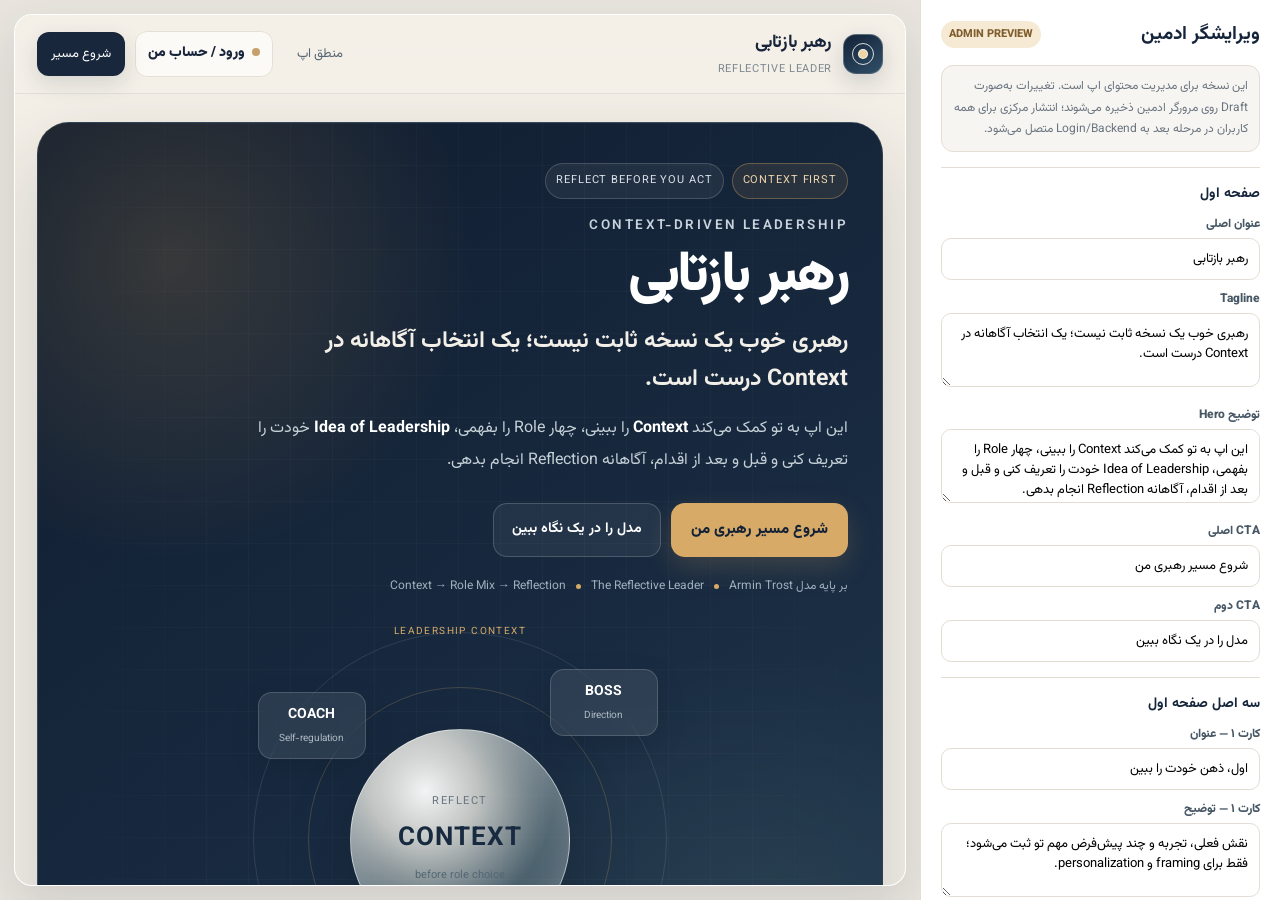
==== admin/index.html @ e2a1ebb5 "Add standalone admin-editable content editor" ====
<!doctype html>
<html lang="fa" dir="rtl">
<head>
<meta charset="utf-8">
<meta name="viewport" content="width=device-width,initial-scale=1">
<title>Reflective Leader — Admin Editor</title>
<link rel="preconnect" href="https://fonts.googleapis.com">
<link rel="preconnect" href="https://fonts.gstatic.com" crossorigin>
<link href="https://fonts.googleapis.com/css2?family=Vazirmatn:wght@400;500;600;700;800&display=swap" rel="stylesheet">
<style>
:root{--navy:#14243a;--ink:#263440;--muted:#6c7882;--paper:#f4efe7;--line:#e4ddd3;--gold:#d5aa69;--white:#fff}
*{box-sizing:border-box}body{margin:0;font-family:"Vazirmatn",Tahoma,sans-serif;background:#e9e5de;color:var(--ink)}
.shell{display:grid;grid-template-columns:360px 1fr;min-height:100vh}
.panel{background:#fff;border-left:1px solid var(--line);padding:20px;position:sticky;top:0;height:100vh;overflow:auto}
.brand{display:flex;align-items:center;justify-content:space-between;gap:10px;margin-bottom:16px}
.brand h1{font-size:19px;color:var(--navy);margin:0}.badge{font-size:11px;border-radius:999px;padding:5px 8px;background:#f7ead5;color:#805f2f;font-weight:800}
.note{font-size:12px;line-height:1.8;color:#6a7580;background:#f7f5f1;border:1px solid var(--line);padding:10px 11px;border-radius:12px;margin-bottom:14px}
.group{border-top:1px solid var(--line);padding-top:15px;margin-top:15px}.group:first-of-type{border-top:0;margin-top:0}
.group h2{font-size:14px;color:var(--navy);margin:0 0 10px}
.field{margin:10px 0}.field label{display:block;font-size:12px;font-weight:800;color:#475765;margin-bottom:5px}
.field input,.field textarea{width:100%;border:1px solid var(--line);border-radius:10px;padding:10px 11px;font:inherit;font-size:13px;outline:none;background:#fff}
.field textarea{min-height:74px;resize:vertical}.field input:focus,.field textarea:focus{border-color:#c9a36b;box-shadow:0 0 0 3px rgba(201,163,107,.10)}
.actions{display:grid;grid-template-columns:1fr 1fr;gap:8px;margin-top:14px}
button{font:inherit;cursor:pointer}.btn{border-radius:11px;min-height:42px;padding:9px 10px;font-size:12px;font-weight:800}
.primary{background:var(--navy);color:#fff;border:1px solid var(--navy)}.secondary{background:#fff;color:var(--navy);border:1px solid var(--line)}.danger{background:#fff5f2;color:#8f4437;border:1px solid #efd5ce}
.status{display:none;margin-top:10px;padding:9px 10px;border-radius:10px;background:#edf5f2;color:#527066;font-size:12px}.status.show{display:block}
.preview{padding:14px;height:100vh}.frame-wrap{height:100%;background:#fff;border-radius:18px;overflow:hidden;box-shadow:0 18px 50px rgba(23,36,58,.13);border:1px solid rgba(255,255,255,.8)}
iframe{width:100%;height:100%;border:0;background:#fff}
.topbar{display:none}
@media(max-width:900px){
 .shell{display:block}.panel{position:relative;height:auto;border-left:0;border-bottom:1px solid var(--line)}
 .preview{height:76vh;padding:10px}.actions{grid-template-columns:1fr}
}
</style>
</head>
<body>
<div class="shell">
  <aside class="panel">
    <div class="brand">
      <h1>ویرایشگر ادمین</h1>
      <span class="badge">ADMIN PREVIEW</span>
    </div>
    <div class="note">
      این نسخه برای مدیریت محتوای اپ است. تغییرات به‌صورت Draft روی مرورگر ادمین ذخیره می‌شوند؛ انتشار مرکزی برای همه کاربران در مرحله بعد به Login/Backend متصل می‌شود.
    </div>

    <div class="group">
      <h2>صفحه اول</h2>
      <div class="field"><label>عنوان اصلی</label><input id="heroTitle" value="رهبر بازتابی"></div>
      <div class="field"><label>Tagline</label><textarea id="heroTag">رهبری خوب یک نسخه ثابت نیست؛ یک انتخاب آگاهانه در Context درست است.</textarea></div>
      <div class="field"><label>توضیح Hero</label><textarea id="heroDesc">این اپ به تو کمک می‌کند Context را ببینی، چهار Role را بفهمی، Idea of Leadership خودت را تعریف کنی و قبل و بعد از اقدام، آگاهانه Reflection انجام بدهی.</textarea></div>
      <div class="field"><label>CTA اصلی</label><input id="mainCta" value="شروع مسیر رهبری من"></div>
      <div class="field"><label>CTA دوم</label><input id="secondCta" value="مدل را در یک نگاه ببین"></div>
    </div>

    <div class="group">
      <h2>سه اصل صفحه اول</h2>
      <div class="field"><label>کارت ۱ — عنوان</label><input id="card1Title" value="اول، ذهن خودت را ببین"></div>
      <div class="field"><label>کارت ۱ — توضیح</label><textarea id="card1Desc">نقش فعلی، تجربه و چند پیش‌فرض مهم تو ثبت می‌شود؛ فقط برای framing و personalization.</textarea></div>
      <div class="field"><label>کارت ۲ — عنوان</label><input id="card2Title" value="بعد، Context را بخوان"></div>
      <div class="field"><label>کارت ۲ — توضیح</label><textarea id="card2Desc">Tasks، Employees، Team و Organization را جداگانه می‌بینی و Today را با Future مقایسه می‌کنی.</textarea></div>
      <div class="field"><label>کارت ۳ — عنوان</label><input id="card3Title" value="Role Mix را آگاهانه بساز"></div>
      <div class="field"><label>کارت ۳ — توضیح</label><textarea id="card3Desc">Role را الگوریتم انتخاب نمی‌کند؛ تو با توجه به Context، شخصیت، competence و رابطه آن را تعریف و بازنگری می‌کنی.</textarea></div>
    </div>

    <div class="group">
      <h2>تعرفه‌های کوچینگ</h2>
      <div class="field"><label>جلسه تشخیصی ۳۰ دقیقه‌ای</label><input id="price30" placeholder="مثلاً: ۲,۵۰۰,۰۰۰ تومان"></div>
      <div class="field"><label>جلسه کوچینگ ۶۰ دقیقه‌ای</label><input id="price60" placeholder="مثلاً: ۴,۵۰۰,۰۰۰ تومان"></div>
      <div class="field"><label>بسته ۴ جلسه‌ای</label><input id="price4" placeholder="مثلاً: ۱۶,۰۰۰,۰۰۰ تومان"></div>
    </div>

    <div class="actions">
      <button class="btn primary" onclick="applyEdits()">اعمال در Preview</button>
      <button class="btn secondary" onclick="saveDraft()">ذخیره Draft</button>
      <button class="btn secondary" onclick="downloadJSON()">خروجی JSON</button>
      <button class="btn secondary" onclick="downloadHTML()">خروجی HTML</button>
      <button class="btn danger" onclick="resetDraft()">بازنشانی</button>
      <button class="btn secondary" onclick="window.open('../','_blank')">نسخه عمومی</button>
    </div>
    <div class="status" id="status">Draft ذخیره شد.</div>
  </aside>

  <main class="preview">
    <div class="frame-wrap"><iframe id="preview" src="../?admin-preview=1"></iframe></div>
  </main>
</div>

<script>
const $=id=>document.getElementById(id);
const fields=["heroTitle","heroTag","heroDesc","mainCta","secondCta","card1Title","card1Desc","card2Title","card2Desc","card3Title","card3Desc","price30","price60","price4"];

function dataFromForm(){
  const x={};fields.forEach(k=>x[k]=$(k).value.trim());return x;
}
function fillForm(x){
  if(!x)return;fields.forEach(k=>{if(x[k]!==undefined)$(k).value=x[k]});
}
function getDoc(){return $("preview").contentDocument}

function setText(el,txt){
  if(!el||!txt)return;
  el.textContent=txt;
}

function applyEdits(){
  const d=dataFromForm(),doc=getDoc(); if(!doc)return;
  const h1=doc.querySelector(".hero-copy-premium h1");
  if(h1){
    const em=h1.querySelector("em");
    h1.childNodes.forEach(n=>{if(n.nodeType===3)n.remove()});
    h1.appendChild(doc.createTextNode(d.heroTitle||"رهبر بازتابی"));
    if(em)h1.insertBefore(em,h1.firstChild);
  }
  setText(doc.querySelector(".hero-copy-premium .hero-tag"),d.heroTag);
  setText(doc.querySelector(".hero-copy-premium .hero-desc"),d.heroDesc);
  setText(doc.querySelector(".premium-actions .main-cta"),d.mainCta);
  setText(doc.querySelector(".premium-actions .secondary-cta"),d.secondCta);

  const cards=doc.querySelectorAll(".principle-card");
  const vals=[
    [d.card1Title,d.card1Desc],
    [d.card2Title,d.card2Desc],
    [d.card3Title,d.card3Desc]
  ];
  cards.forEach((c,i)=>{
    if(!vals[i])return;
    setText(c.querySelector("h3"),vals[i][0]);
    setText(c.querySelector("p"),vals[i][1]);
  });

  const prices=doc.querySelectorAll(".price-card strong");
  [d.price30,d.price60,d.price4].forEach((v,i)=>{
    if(prices[i]&&v)prices[i].textContent="تعرفه: "+v;
  });
  showStatus("تغییرات در Preview اعمال شد.");
}

function saveDraft(){
  const d=dataFromForm();
  localStorage.setItem("reflectiveLeaderAdminDraft",JSON.stringify(d));
  applyEdits();showStatus("Draft روی این مرورگر ذخیره شد.");
}
function resetDraft(){
  localStorage.removeItem("reflectiveLeaderAdminDraft");
  location.reload();
}
function showStatus(t){
  const s=$("status");s.textContent=t;s.classList.add("show");setTimeout(()=>s.classList.remove("show"),2200);
}
function downloadJSON(){
  const blob=new Blob([JSON.stringify(dataFromForm(),null,2)],{type:"application/json;charset=utf-8"});
  saveFile(blob,"reflective-leader-admin-content.json");
}
function downloadHTML(){
  applyEdits();
  const doc=getDoc();
  const html="<!doctype html>\n"+doc.documentElement.outerHTML;
  const blob=new Blob([html],{type:"text/html;charset=utf-8"});
  saveFile(blob,"reflective-leader-edited.html");
}
function saveFile(blob,name){
  const a=document.createElement("a");a.href=URL.createObjectURL(blob);a.download=name;
  document.body.appendChild(a);a.click();a.remove();URL.revokeObjectURL(a.href);
}
$("preview").addEventListener("load",()=>{
  const saved=JSON.parse(localStorage.getItem("reflectiveLeaderAdminDraft")||"null");
  if(saved){fillForm(saved);setTimeout(applyEdits,120)}
});
const saved=JSON.parse(localStorage.getItem("reflectiveLeaderAdminDraft")||"null");
if(saved)fillForm(saved);
</script>
</body>
</html>
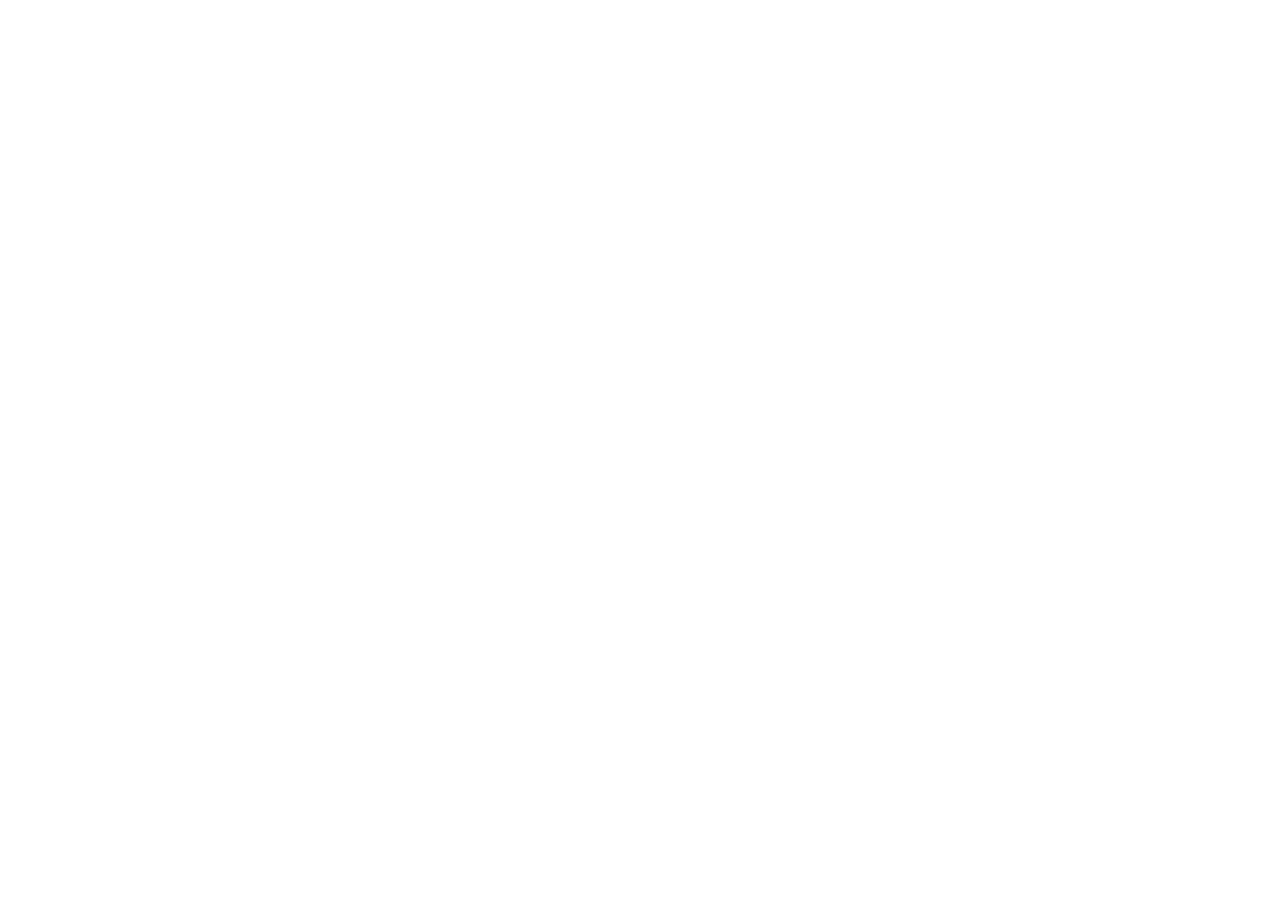
==== commit 7da40045: "Protect application entry points with owner-private access" ====
--- a/admin/index.html
+++ b/admin/index.html
@@ -1,174 +1 @@
-<!doctype html>
-<html lang="fa" dir="rtl">
-<head>
-<meta charset="utf-8">
-<meta name="viewport" content="width=device-width,initial-scale=1">
-<title>Reflective Leader — Admin Editor</title>
-<link rel="preconnect" href="https://fonts.googleapis.com">
-<link rel="preconnect" href="https://fonts.gstatic.com" crossorigin>
-<link href="https://fonts.googleapis.com/css2?family=Vazirmatn:wght@400;500;600;700;800&display=swap" rel="stylesheet">
-<style>
-:root{--navy:#14243a;--ink:#263440;--muted:#6c7882;--paper:#f4efe7;--line:#e4ddd3;--gold:#d5aa69;--white:#fff}
-*{box-sizing:border-box}body{margin:0;font-family:"Vazirmatn",Tahoma,sans-serif;background:#e9e5de;color:var(--ink)}
-.shell{display:grid;grid-template-columns:360px 1fr;min-height:100vh}
-.panel{background:#fff;border-left:1px solid var(--line);padding:20px;position:sticky;top:0;height:100vh;overflow:auto}
-.brand{display:flex;align-items:center;justify-content:space-between;gap:10px;margin-bottom:16px}
-.brand h1{font-size:19px;color:var(--navy);margin:0}.badge{font-size:11px;border-radius:999px;padding:5px 8px;background:#f7ead5;color:#805f2f;font-weight:800}
-.note{font-size:12px;line-height:1.8;color:#6a7580;background:#f7f5f1;border:1px solid var(--line);padding:10px 11px;border-radius:12px;margin-bottom:14px}
-.group{border-top:1px solid var(--line);padding-top:15px;margin-top:15px}.group:first-of-type{border-top:0;margin-top:0}
-.group h2{font-size:14px;color:var(--navy);margin:0 0 10px}
-.field{margin:10px 0}.field label{display:block;font-size:12px;font-weight:800;color:#475765;margin-bottom:5px}
-.field input,.field textarea{width:100%;border:1px solid var(--line);border-radius:10px;padding:10px 11px;font:inherit;font-size:13px;outline:none;background:#fff}
-.field textarea{min-height:74px;resize:vertical}.field input:focus,.field textarea:focus{border-color:#c9a36b;box-shadow:0 0 0 3px rgba(201,163,107,.10)}
-.actions{display:grid;grid-template-columns:1fr 1fr;gap:8px;margin-top:14px}
-button{font:inherit;cursor:pointer}.btn{border-radius:11px;min-height:42px;padding:9px 10px;font-size:12px;font-weight:800}
-.primary{background:var(--navy);color:#fff;border:1px solid var(--navy)}.secondary{background:#fff;color:var(--navy);border:1px solid var(--line)}.danger{background:#fff5f2;color:#8f4437;border:1px solid #efd5ce}
-.status{display:none;margin-top:10px;padding:9px 10px;border-radius:10px;background:#edf5f2;color:#527066;font-size:12px}.status.show{display:block}
-.preview{padding:14px;height:100vh}.frame-wrap{height:100%;background:#fff;border-radius:18px;overflow:hidden;box-shadow:0 18px 50px rgba(23,36,58,.13);border:1px solid rgba(255,255,255,.8)}
-iframe{width:100%;height:100%;border:0;background:#fff}
-.topbar{display:none}
-@media(max-width:900px){
- .shell{display:block}.panel{position:relative;height:auto;border-left:0;border-bottom:1px solid var(--line)}
- .preview{height:76vh;padding:10px}.actions{grid-template-columns:1fr}
-}
-</style>
-</head>
-<body>
-<div class="shell">
-  <aside class="panel">
-    <div class="brand">
-      <h1>ویرایشگر ادمین</h1>
-      <span class="badge">ADMIN PREVIEW</span>
-    </div>
-    <div class="note">
-      این نسخه برای مدیریت محتوای اپ است. تغییرات به‌صورت Draft روی مرورگر ادمین ذخیره می‌شوند؛ انتشار مرکزی برای همه کاربران در مرحله بعد به Login/Backend متصل می‌شود.
-    </div>
-
-    <div class="group">
-      <h2>صفحه اول</h2>
-      <div class="field"><label>عنوان اصلی</label><input id="heroTitle" value="رهبر بازتابی"></div>
-      <div class="field"><label>Tagline</label><textarea id="heroTag">رهبری خوب یک نسخه ثابت نیست؛ یک انتخاب آگاهانه در Context درست است.</textarea></div>
-      <div class="field"><label>توضیح Hero</label><textarea id="heroDesc">این اپ به تو کمک می‌کند Context را ببینی، چهار Role را بفهمی، Idea of Leadership خودت را تعریف کنی و قبل و بعد از اقدام، آگاهانه Reflection انجام بدهی.</textarea></div>
-      <div class="field"><label>CTA اصلی</label><input id="mainCta" value="شروع مسیر رهبری من"></div>
-      <div class="field"><label>CTA دوم</label><input id="secondCta" value="مدل را در یک نگاه ببین"></div>
-    </div>
-
-    <div class="group">
-      <h2>سه اصل صفحه اول</h2>
-      <div class="field"><label>کارت ۱ — عنوان</label><input id="card1Title" value="اول، ذهن خودت را ببین"></div>
-      <div class="field"><label>کارت ۱ — توضیح</label><textarea id="card1Desc">نقش فعلی، تجربه و چند پیش‌فرض مهم تو ثبت می‌شود؛ فقط برای framing و personalization.</textarea></div>
-      <div class="field"><label>کارت ۲ — عنوان</label><input id="card2Title" value="بعد، Context را بخوان"></div>
-      <div class="field"><label>کارت ۲ — توضیح</label><textarea id="card2Desc">Tasks، Employees، Team و Organization را جداگانه می‌بینی و Today را با Future مقایسه می‌کنی.</textarea></div>
-      <div class="field"><label>کارت ۳ — عنوان</label><input id="card3Title" value="Role Mix را آگاهانه بساز"></div>
-      <div class="field"><label>کارت ۳ — توضیح</label><textarea id="card3Desc">Role را الگوریتم انتخاب نمی‌کند؛ تو با توجه به Context، شخصیت، competence و رابطه آن را تعریف و بازنگری می‌کنی.</textarea></div>
-    </div>
-
-    <div class="group">
-      <h2>تعرفه‌های کوچینگ</h2>
-      <div class="field"><label>جلسه تشخیصی ۳۰ دقیقه‌ای</label><input id="price30" placeholder="مثلاً: ۲,۵۰۰,۰۰۰ تومان"></div>
-      <div class="field"><label>جلسه کوچینگ ۶۰ دقیقه‌ای</label><input id="price60" placeholder="مثلاً: ۴,۵۰۰,۰۰۰ تومان"></div>
-      <div class="field"><label>بسته ۴ جلسه‌ای</label><input id="price4" placeholder="مثلاً: ۱۶,۰۰۰,۰۰۰ تومان"></div>
-    </div>
-
-    <div class="actions">
-      <button class="btn primary" onclick="applyEdits()">اعمال در Preview</button>
-      <button class="btn secondary" onclick="saveDraft()">ذخیره Draft</button>
-      <button class="btn secondary" onclick="downloadJSON()">خروجی JSON</button>
-      <button class="btn secondary" onclick="downloadHTML()">خروجی HTML</button>
-      <button class="btn danger" onclick="resetDraft()">بازنشانی</button>
-      <button class="btn secondary" onclick="window.open('../','_blank')">نسخه عمومی</button>
-    </div>
-    <div class="status" id="status">Draft ذخیره شد.</div>
-  </aside>
-
-  <main class="preview">
-    <div class="frame-wrap"><iframe id="preview" src="../?admin-preview=1"></iframe></div>
-  </main>
-</div>
-
-<script>
-const $=id=>document.getElementById(id);
-const fields=["heroTitle","heroTag","heroDesc","mainCta","secondCta","card1Title","card1Desc","card2Title","card2Desc","card3Title","card3Desc","price30","price60","price4"];
-
-function dataFromForm(){
-  const x={};fields.forEach(k=>x[k]=$(k).value.trim());return x;
-}
-function fillForm(x){
-  if(!x)return;fields.forEach(k=>{if(x[k]!==undefined)$(k).value=x[k]});
-}
-function getDoc(){return $("preview").contentDocument}
-
-function setText(el,txt){
-  if(!el||!txt)return;
-  el.textContent=txt;
-}
-
-function applyEdits(){
-  const d=dataFromForm(),doc=getDoc(); if(!doc)return;
-  const h1=doc.querySelector(".hero-copy-premium h1");
-  if(h1){
-    const em=h1.querySelector("em");
-    h1.childNodes.forEach(n=>{if(n.nodeType===3)n.remove()});
-    h1.appendChild(doc.createTextNode(d.heroTitle||"رهبر بازتابی"));
-    if(em)h1.insertBefore(em,h1.firstChild);
-  }
-  setText(doc.querySelector(".hero-copy-premium .hero-tag"),d.heroTag);
-  setText(doc.querySelector(".hero-copy-premium .hero-desc"),d.heroDesc);
-  setText(doc.querySelector(".premium-actions .main-cta"),d.mainCta);
-  setText(doc.querySelector(".premium-actions .secondary-cta"),d.secondCta);
-
-  const cards=doc.querySelectorAll(".principle-card");
-  const vals=[
-    [d.card1Title,d.card1Desc],
-    [d.card2Title,d.card2Desc],
-    [d.card3Title,d.card3Desc]
-  ];
-  cards.forEach((c,i)=>{
-    if(!vals[i])return;
-    setText(c.querySelector("h3"),vals[i][0]);
-    setText(c.querySelector("p"),vals[i][1]);
-  });
-
-  const prices=doc.querySelectorAll(".price-card strong");
-  [d.price30,d.price60,d.price4].forEach((v,i)=>{
-    if(prices[i]&&v)prices[i].textContent="تعرفه: "+v;
-  });
-  showStatus("تغییرات در Preview اعمال شد.");
-}
-
-function saveDraft(){
-  const d=dataFromForm();
-  localStorage.setItem("reflectiveLeaderAdminDraft",JSON.stringify(d));
-  applyEdits();showStatus("Draft روی این مرورگر ذخیره شد.");
-}
-function resetDraft(){
-  localStorage.removeItem("reflectiveLeaderAdminDraft");
-  location.reload();
-}
-function showStatus(t){
-  const s=$("status");s.textContent=t;s.classList.add("show");setTimeout(()=>s.classList.remove("show"),2200);
-}
-function downloadJSON(){
-  const blob=new Blob([JSON.stringify(dataFromForm(),null,2)],{type:"application/json;charset=utf-8"});
-  saveFile(blob,"reflective-leader-admin-content.json");
-}
-function downloadHTML(){
-  applyEdits();
-  const doc=getDoc();
-  const html="<!doctype html>\n"+doc.documentElement.outerHTML;
-  const blob=new Blob([html],{type:"text/html;charset=utf-8"});
-  saveFile(blob,"reflective-leader-edited.html");
-}
-function saveFile(blob,name){
-  const a=document.createElement("a");a.href=URL.createObjectURL(blob);a.download=name;
-  document.body.appendChild(a);a.click();a.remove();URL.revokeObjectURL(a.href);
-}
-$("preview").addEventListener("load",()=>{
-  const saved=JSON.parse(localStorage.getItem("reflectiveLeaderAdminDraft")||"null");
-  if(saved){fillForm(saved);setTimeout(applyEdits,120)}
-});
-const saved=JSON.parse(localStorage.getItem("reflectiveLeaderAdminDraft")||"null");
-if(saved)fillForm(saved);
-</script>
-</body>
-</html>+<!doctype html><html lang="fa" dir="rtl"><head><meta charset="utf-8"><meta name="viewport" content="width=device-width,initial-scale=1"><meta name="robots" content="noindex,nofollow,noarchive"><meta http-equiv="refresh" content="0;url=https://hasan-private-apps.hasanboudlaie.chatgpt.site/apps/reflective-leader/admin/"><title>ورود خصوصی | دکتر حسن بودلایی</title><style>body{font:18px/2 Tahoma,sans-serif;color:#193746;background:#f5f7f8;margin:0;min-height:100vh;display:grid;place-items:center}main{padding:36px;max-width:480px;background:white;border:1px solid #dce6e9;border-radius:18px;margin:20px}a{display:block;text-decoration:none;border-radius:8px;background:#1a4958;color:white;padding:12px 22px;text-align:center}small{color:#6b838e}</style></head><body><main><small lang="en">PRIVATE APPLICATIONS</small><h1>این بخش خصوصی است.</h1><p>برای دسترسی به اپلیکیشن، وارد حساب مالک شوید.</p><a id="enter" href="https://hasan-private-apps.hasanboudlaie.chatgpt.site/apps/reflective-leader/admin/">ورود به اپلیکیشن</a></main><script>const destination=new URL("https://hasan-private-apps.hasanboudlaie.chatgpt.site/apps/reflective-leader/admin/");destination.search=location.search;destination.hash=location.hash;document.getElementById('enter').href=destination.href;location.replace(destination.href);</script></body></html>
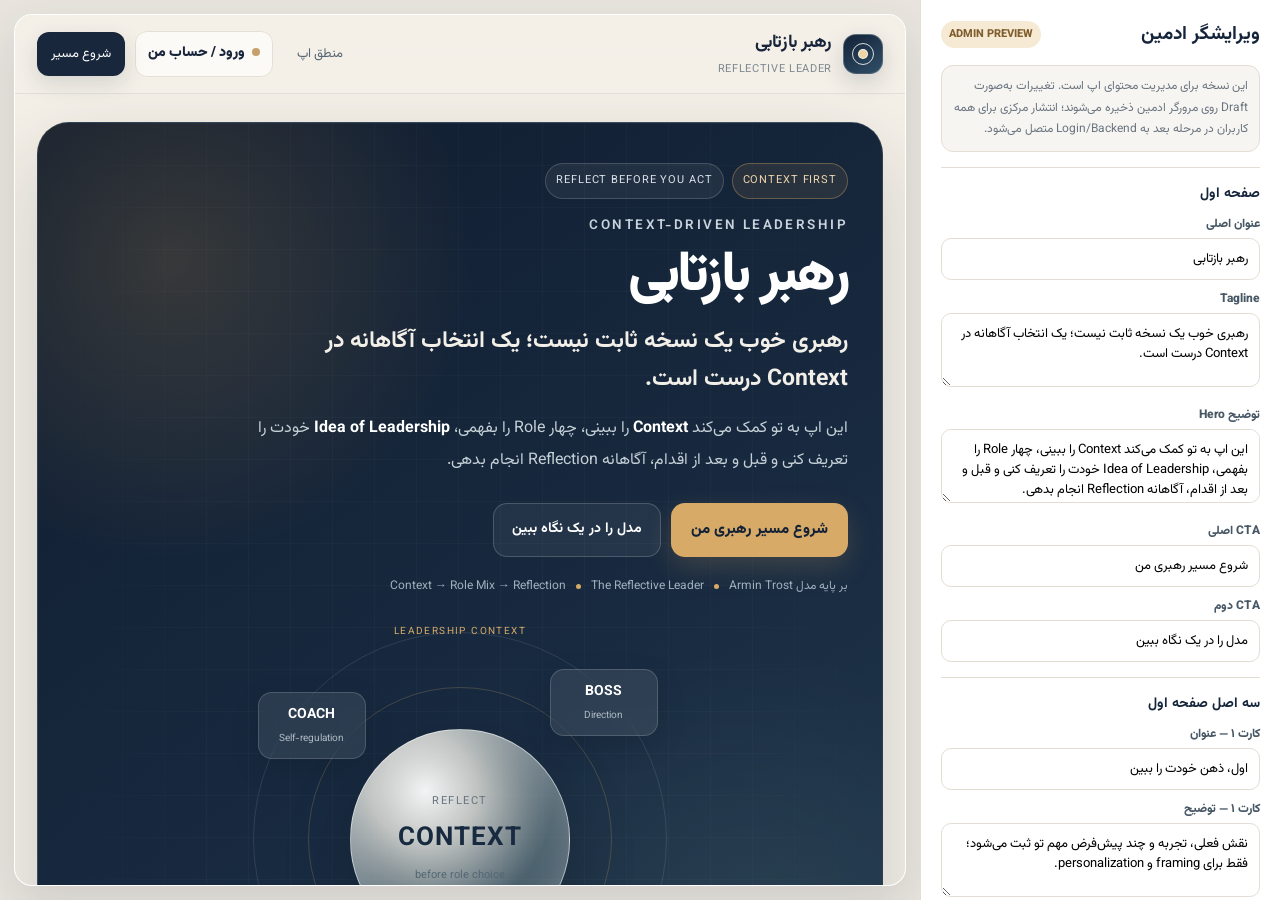
==== commit 96a4afd2: "Restore password-free applications and assets on GitHub Pages" ====
--- a/admin/index.html
+++ b/admin/index.html
@@ -1 +1,174 @@
-<!doctype html><html lang="fa" dir="rtl"><head><meta charset="utf-8"><meta name="viewport" content="width=device-width,initial-scale=1"><meta name="robots" content="noindex,nofollow,noarchive"><meta http-equiv="refresh" content="0;url=https://hasan-private-apps.hasanboudlaie.chatgpt.site/apps/reflective-leader/admin/"><title>ورود خصوصی | دکتر حسن بودلایی</title><style>body{font:18px/2 Tahoma,sans-serif;color:#193746;background:#f5f7f8;margin:0;min-height:100vh;display:grid;place-items:center}main{padding:36px;max-width:480px;background:white;border:1px solid #dce6e9;border-radius:18px;margin:20px}a{display:block;text-decoration:none;border-radius:8px;background:#1a4958;color:white;padding:12px 22px;text-align:center}small{color:#6b838e}</style></head><body><main><small lang="en">PRIVATE APPLICATIONS</small><h1>این بخش خصوصی است.</h1><p>برای دسترسی به اپلیکیشن، وارد حساب مالک شوید.</p><a id="enter" href="https://hasan-private-apps.hasanboudlaie.chatgpt.site/apps/reflective-leader/admin/">ورود به اپلیکیشن</a></main><script>const destination=new URL("https://hasan-private-apps.hasanboudlaie.chatgpt.site/apps/reflective-leader/admin/");destination.search=location.search;destination.hash=location.hash;document.getElementById('enter').href=destination.href;location.replace(destination.href);</script></body></html>
+<!doctype html>
+<html lang="fa" dir="rtl">
+<head>
+<meta charset="utf-8">
+<meta name="viewport" content="width=device-width,initial-scale=1">
+<title>Reflective Leader — Admin Editor</title>
+<link rel="preconnect" href="https://fonts.googleapis.com">
+<link rel="preconnect" href="https://fonts.gstatic.com" crossorigin>
+<link href="https://fonts.googleapis.com/css2?family=Vazirmatn:wght@400;500;600;700;800&display=swap" rel="stylesheet">
+<style>
+:root{--navy:#14243a;--ink:#263440;--muted:#6c7882;--paper:#f4efe7;--line:#e4ddd3;--gold:#d5aa69;--white:#fff}
+*{box-sizing:border-box}body{margin:0;font-family:"Vazirmatn",Tahoma,sans-serif;background:#e9e5de;color:var(--ink)}
+.shell{display:grid;grid-template-columns:360px 1fr;min-height:100vh}
+.panel{background:#fff;border-left:1px solid var(--line);padding:20px;position:sticky;top:0;height:100vh;overflow:auto}
+.brand{display:flex;align-items:center;justify-content:space-between;gap:10px;margin-bottom:16px}
+.brand h1{font-size:19px;color:var(--navy);margin:0}.badge{font-size:11px;border-radius:999px;padding:5px 8px;background:#f7ead5;color:#805f2f;font-weight:800}
+.note{font-size:12px;line-height:1.8;color:#6a7580;background:#f7f5f1;border:1px solid var(--line);padding:10px 11px;border-radius:12px;margin-bottom:14px}
+.group{border-top:1px solid var(--line);padding-top:15px;margin-top:15px}.group:first-of-type{border-top:0;margin-top:0}
+.group h2{font-size:14px;color:var(--navy);margin:0 0 10px}
+.field{margin:10px 0}.field label{display:block;font-size:12px;font-weight:800;color:#475765;margin-bottom:5px}
+.field input,.field textarea{width:100%;border:1px solid var(--line);border-radius:10px;padding:10px 11px;font:inherit;font-size:13px;outline:none;background:#fff}
+.field textarea{min-height:74px;resize:vertical}.field input:focus,.field textarea:focus{border-color:#c9a36b;box-shadow:0 0 0 3px rgba(201,163,107,.10)}
+.actions{display:grid;grid-template-columns:1fr 1fr;gap:8px;margin-top:14px}
+button{font:inherit;cursor:pointer}.btn{border-radius:11px;min-height:42px;padding:9px 10px;font-size:12px;font-weight:800}
+.primary{background:var(--navy);color:#fff;border:1px solid var(--navy)}.secondary{background:#fff;color:var(--navy);border:1px solid var(--line)}.danger{background:#fff5f2;color:#8f4437;border:1px solid #efd5ce}
+.status{display:none;margin-top:10px;padding:9px 10px;border-radius:10px;background:#edf5f2;color:#527066;font-size:12px}.status.show{display:block}
+.preview{padding:14px;height:100vh}.frame-wrap{height:100%;background:#fff;border-radius:18px;overflow:hidden;box-shadow:0 18px 50px rgba(23,36,58,.13);border:1px solid rgba(255,255,255,.8)}
+iframe{width:100%;height:100%;border:0;background:#fff}
+.topbar{display:none}
+@media(max-width:900px){
+ .shell{display:block}.panel{position:relative;height:auto;border-left:0;border-bottom:1px solid var(--line)}
+ .preview{height:76vh;padding:10px}.actions{grid-template-columns:1fr}
+}
+</style>
+</head>
+<body>
+<div class="shell">
+  <aside class="panel">
+    <div class="brand">
+      <h1>ویرایشگر ادمین</h1>
+      <span class="badge">ADMIN PREVIEW</span>
+    </div>
+    <div class="note">
+      این نسخه برای مدیریت محتوای اپ است. تغییرات به‌صورت Draft روی مرورگر ادمین ذخیره می‌شوند؛ انتشار مرکزی برای همه کاربران در مرحله بعد به Login/Backend متصل می‌شود.
+    </div>
+
+    <div class="group">
+      <h2>صفحه اول</h2>
+      <div class="field"><label>عنوان اصلی</label><input id="heroTitle" value="رهبر بازتابی"></div>
+      <div class="field"><label>Tagline</label><textarea id="heroTag">رهبری خوب یک نسخه ثابت نیست؛ یک انتخاب آگاهانه در Context درست است.</textarea></div>
+      <div class="field"><label>توضیح Hero</label><textarea id="heroDesc">این اپ به تو کمک می‌کند Context را ببینی، چهار Role را بفهمی، Idea of Leadership خودت را تعریف کنی و قبل و بعد از اقدام، آگاهانه Reflection انجام بدهی.</textarea></div>
+      <div class="field"><label>CTA اصلی</label><input id="mainCta" value="شروع مسیر رهبری من"></div>
+      <div class="field"><label>CTA دوم</label><input id="secondCta" value="مدل را در یک نگاه ببین"></div>
+    </div>
+
+    <div class="group">
+      <h2>سه اصل صفحه اول</h2>
+      <div class="field"><label>کارت ۱ — عنوان</label><input id="card1Title" value="اول، ذهن خودت را ببین"></div>
+      <div class="field"><label>کارت ۱ — توضیح</label><textarea id="card1Desc">نقش فعلی، تجربه و چند پیش‌فرض مهم تو ثبت می‌شود؛ فقط برای framing و personalization.</textarea></div>
+      <div class="field"><label>کارت ۲ — عنوان</label><input id="card2Title" value="بعد، Context را بخوان"></div>
+      <div class="field"><label>کارت ۲ — توضیح</label><textarea id="card2Desc">Tasks، Employees، Team و Organization را جداگانه می‌بینی و Today را با Future مقایسه می‌کنی.</textarea></div>
+      <div class="field"><label>کارت ۳ — عنوان</label><input id="card3Title" value="Role Mix را آگاهانه بساز"></div>
+      <div class="field"><label>کارت ۳ — توضیح</label><textarea id="card3Desc">Role را الگوریتم انتخاب نمی‌کند؛ تو با توجه به Context، شخصیت، competence و رابطه آن را تعریف و بازنگری می‌کنی.</textarea></div>
+    </div>
+
+    <div class="group">
+      <h2>تعرفه‌های کوچینگ</h2>
+      <div class="field"><label>جلسه تشخیصی ۳۰ دقیقه‌ای</label><input id="price30" placeholder="مثلاً: ۲,۵۰۰,۰۰۰ تومان"></div>
+      <div class="field"><label>جلسه کوچینگ ۶۰ دقیقه‌ای</label><input id="price60" placeholder="مثلاً: ۴,۵۰۰,۰۰۰ تومان"></div>
+      <div class="field"><label>بسته ۴ جلسه‌ای</label><input id="price4" placeholder="مثلاً: ۱۶,۰۰۰,۰۰۰ تومان"></div>
+    </div>
+
+    <div class="actions">
+      <button class="btn primary" onclick="applyEdits()">اعمال در Preview</button>
+      <button class="btn secondary" onclick="saveDraft()">ذخیره Draft</button>
+      <button class="btn secondary" onclick="downloadJSON()">خروجی JSON</button>
+      <button class="btn secondary" onclick="downloadHTML()">خروجی HTML</button>
+      <button class="btn danger" onclick="resetDraft()">بازنشانی</button>
+      <button class="btn secondary" onclick="window.open('../','_blank')">نسخه عمومی</button>
+    </div>
+    <div class="status" id="status">Draft ذخیره شد.</div>
+  </aside>
+
+  <main class="preview">
+    <div class="frame-wrap"><iframe id="preview" src="../?admin-preview=1"></iframe></div>
+  </main>
+</div>
+
+<script>
+const $=id=>document.getElementById(id);
+const fields=["heroTitle","heroTag","heroDesc","mainCta","secondCta","card1Title","card1Desc","card2Title","card2Desc","card3Title","card3Desc","price30","price60","price4"];
+
+function dataFromForm(){
+  const x={};fields.forEach(k=>x[k]=$(k).value.trim());return x;
+}
+function fillForm(x){
+  if(!x)return;fields.forEach(k=>{if(x[k]!==undefined)$(k).value=x[k]});
+}
+function getDoc(){return $("preview").contentDocument}
+
+function setText(el,txt){
+  if(!el||!txt)return;
+  el.textContent=txt;
+}
+
+function applyEdits(){
+  const d=dataFromForm(),doc=getDoc(); if(!doc)return;
+  const h1=doc.querySelector(".hero-copy-premium h1");
+  if(h1){
+    const em=h1.querySelector("em");
+    h1.childNodes.forEach(n=>{if(n.nodeType===3)n.remove()});
+    h1.appendChild(doc.createTextNode(d.heroTitle||"رهبر بازتابی"));
+    if(em)h1.insertBefore(em,h1.firstChild);
+  }
+  setText(doc.querySelector(".hero-copy-premium .hero-tag"),d.heroTag);
+  setText(doc.querySelector(".hero-copy-premium .hero-desc"),d.heroDesc);
+  setText(doc.querySelector(".premium-actions .main-cta"),d.mainCta);
+  setText(doc.querySelector(".premium-actions .secondary-cta"),d.secondCta);
+
+  const cards=doc.querySelectorAll(".principle-card");
+  const vals=[
+    [d.card1Title,d.card1Desc],
+    [d.card2Title,d.card2Desc],
+    [d.card3Title,d.card3Desc]
+  ];
+  cards.forEach((c,i)=>{
+    if(!vals[i])return;
+    setText(c.querySelector("h3"),vals[i][0]);
+    setText(c.querySelector("p"),vals[i][1]);
+  });
+
+  const prices=doc.querySelectorAll(".price-card strong");
+  [d.price30,d.price60,d.price4].forEach((v,i)=>{
+    if(prices[i]&&v)prices[i].textContent="تعرفه: "+v;
+  });
+  showStatus("تغییرات در Preview اعمال شد.");
+}
+
+function saveDraft(){
+  const d=dataFromForm();
+  localStorage.setItem("reflectiveLeaderAdminDraft",JSON.stringify(d));
+  applyEdits();showStatus("Draft روی این مرورگر ذخیره شد.");
+}
+function resetDraft(){
+  localStorage.removeItem("reflectiveLeaderAdminDraft");
+  location.reload();
+}
+function showStatus(t){
+  const s=$("status");s.textContent=t;s.classList.add("show");setTimeout(()=>s.classList.remove("show"),2200);
+}
+function downloadJSON(){
+  const blob=new Blob([JSON.stringify(dataFromForm(),null,2)],{type:"application/json;charset=utf-8"});
+  saveFile(blob,"reflective-leader-admin-content.json");
+}
+function downloadHTML(){
+  applyEdits();
+  const doc=getDoc();
+  const html="<!doctype html>\n"+doc.documentElement.outerHTML;
+  const blob=new Blob([html],{type:"text/html;charset=utf-8"});
+  saveFile(blob,"reflective-leader-edited.html");
+}
+function saveFile(blob,name){
+  const a=document.createElement("a");a.href=URL.createObjectURL(blob);a.download=name;
+  document.body.appendChild(a);a.click();a.remove();URL.revokeObjectURL(a.href);
+}
+$("preview").addEventListener("load",()=>{
+  const saved=JSON.parse(localStorage.getItem("reflectiveLeaderAdminDraft")||"null");
+  if(saved){fillForm(saved);setTimeout(applyEdits,120)}
+});
+const saved=JSON.parse(localStorage.getItem("reflectiveLeaderAdminDraft")||"null");
+if(saved)fillForm(saved);
+</script>
+</body>
+</html>
